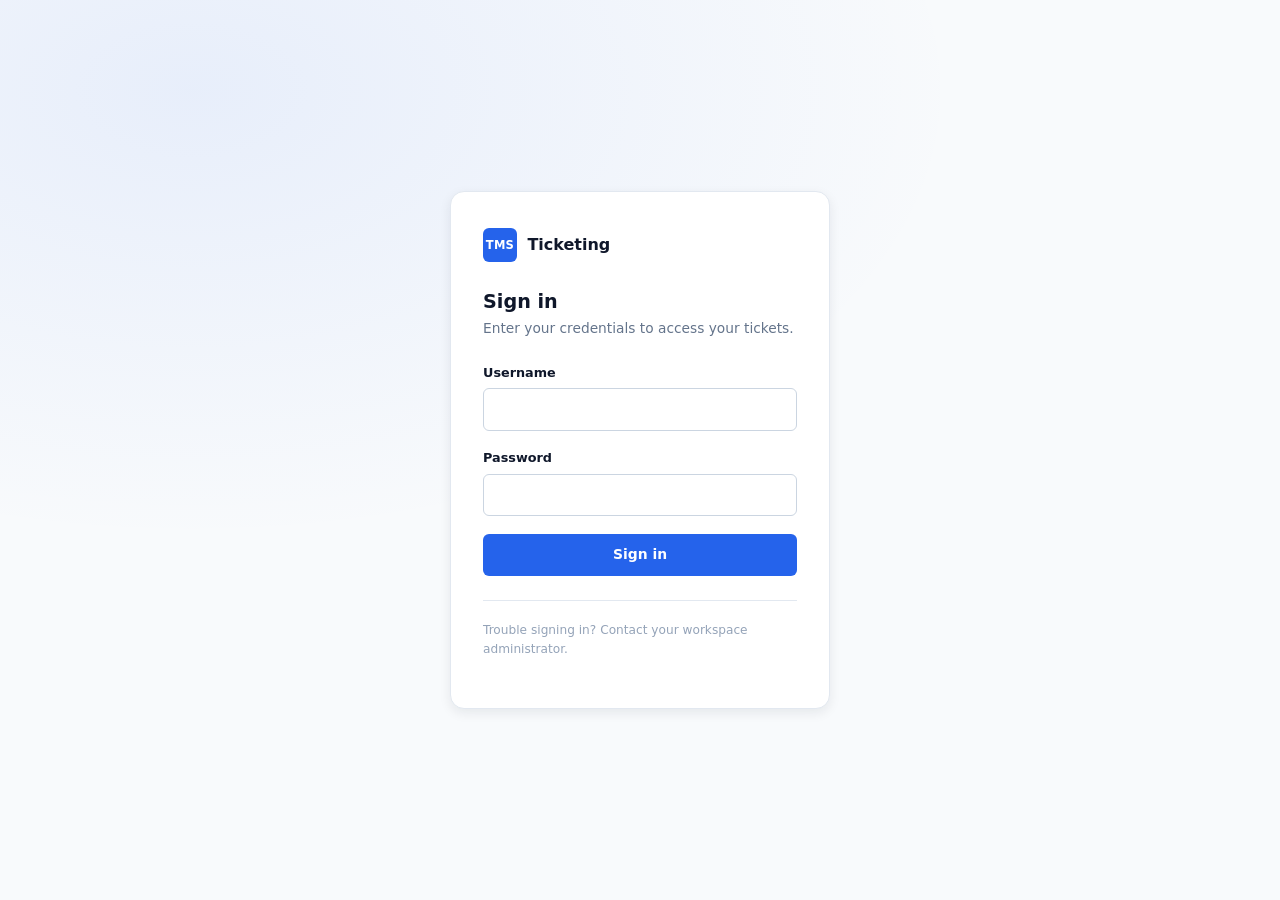
==== src/main/webapp/dashboard.html @ 443d2870 "Front-end development" ====
<!DOCTYPE html>
<html lang="en">
<head>
    <meta charset="UTF-8">
    <meta name="viewport" content="width=device-width, initial-scale=1.0">
    <title>Dashboard &middot; Ticketing Management System</title>
    <link href="https://cdn.jsdelivr.net/npm/bootstrap@5.3.3/dist/css/bootstrap.min.css" rel="stylesheet">
    <link href="CSS/custom.css" rel="stylesheet">
</head>
<body>

<div id="includeSidebar"></div>

<div class="app-main">
    <div id="includeNavbar"></div>

    <main class="main-content" id="dashboardPageBody">
        <h2 class="section-heading">Welcome back, <span id="welcomeName">&hellip;</span></h2>
        <p class="section-subheading">Here's what's happening across your tickets today.</p>

        <div class="stat-grid" id="statGrid">
            <div class="stat-card"><div class="skeleton" style="height:14px;width:60%;margin-bottom:.8rem"></div><div class="skeleton" style="height:28px;width:40%"></div></div>
            <div class="stat-card"><div class="skeleton" style="height:14px;width:60%;margin-bottom:.8rem"></div><div class="skeleton" style="height:28px;width:40%"></div></div>
            <div class="stat-card"><div class="skeleton" style="height:14px;width:60%;margin-bottom:.8rem"></div><div class="skeleton" style="height:28px;width:40%"></div></div>
        </div>

        <div class="card" id="workloadCard" style="display:none;">
            <div class="card-header">
                <h3>Agent Workload</h3>
                <span class="cell-muted" style="font-size:.78rem;">Open tickets per agent</span>
            </div>
            <div class="card-body">
                <div class="bar-chart" id="workloadChart"></div>
            </div>
        </div>
    </main>

    <div id="includeFooter"></div>
</div>

<script src="https://code.jquery.com/jquery-3.7.1.min.js"></script>
<script src="https://cdn.jsdelivr.net/npm/bootstrap@5.3.3/dist/js/bootstrap.bundle.min.js"></script>
<script src="js/app.js"></script>
<script src="js/dashboard.js"></script>
</body>
</html>
---- src/main/webapp/CSS/custom.css ----
/* ==========================================================================
   Ticketing Management System — custom.css
   Design tokens per spec §8.4. Signature motif: a status "dot" language
   (color-coded dot + label) unifies badges, stat cards, and the ticket
   timeline into one consistent visual system.
   ========================================================================== */

:root {
    /* --- Layout --- */
    --sidebar-width: 260px;
    --navbar-height: 64px;

    /* --- Brand (fixed by spec) --- */
    --primary-color: #2563eb;
    --secondary-color: #64748b;

    /* --- Extended palette, derived from brand --- */
    --primary-dark: #1d4ed8;
    --primary-light: #eff6ff;
    --color-bg: #f8fafc;
    --color-surface: #ffffff;
    --color-border: #e2e8f0;
    --color-border-strong: #cbd5e1;
    --color-text: #0f172a;
    --color-text-muted: #64748b;
    --color-text-faint: #94a3b8;

    /* --- Status / priority semantics --- */
    --status-open: #2563eb;
    --status-open-bg: #eff6ff;
    --status-progress: #d97706;
    --status-progress-bg: #fffbeb;
    --status-resolved: #16a34a;
    --status-resolved-bg: #f0fdf4;
    --status-closed: #64748b;
    --status-closed-bg: #f1f5f9;

    --priority-low: #64748b;
    --priority-low-bg: #f1f5f9;
    --priority-medium: #2563eb;
    --priority-medium-bg: #eff6ff;
    --priority-high: #d97706;
    --priority-high-bg: #fffbeb;
    --priority-critical: #dc2626;
    --priority-critical-bg: #fef2f2;

    /* --- Elevation / motion --- */
    --shadow-sm: 0 1px 2px rgba(15, 23, 42, 0.06);
    --shadow-md: 0 4px 12px rgba(15, 23, 42, 0.08);
    --shadow-lg: 0 12px 32px rgba(15, 23, 42, 0.14);
    --radius-sm: 6px;
    --radius-md: 10px;
    --radius-lg: 14px;
    --ease: cubic-bezier(0.4, 0, 0.2, 1);
}

* { box-sizing: border-box; }

html, body {
    height: 100%;
}

body {
    margin: 0;
    font-family: "Segoe UI", system-ui, -apple-system, Roboto, Helvetica, Arial, sans-serif;
    background: var(--color-bg);
    color: var(--color-text);
    font-size: 14.5px;
    line-height: 1.5;
    -webkit-font-smoothing: antialiased;
}

a { color: var(--primary-color); text-decoration: none; }
a:hover { text-decoration: underline; }

::selection { background: var(--primary-light); color: var(--primary-dark); }

/* Respect reduced motion */
@media (prefers-reduced-motion: reduce) {
    *, *::before, *::after { animation-duration: 0.001ms !important; transition-duration: 0.001ms !important; }
}

/* Visible keyboard focus everywhere */
a:focus-visible,
button:focus-visible,
input:focus-visible,
select:focus-visible,
textarea:focus-visible,
.nav-link:focus-visible {
    outline: 2px solid var(--primary-color);
    outline-offset: 2px;
    border-radius: 4px;
}

/* ==========================================================================
   App shell — sidebar / navbar / main / footer
   ========================================================================== */

.app-sidebar {
    position: fixed;
    top: 0;
    left: 0;
    width: var(--sidebar-width);
    height: 100%;
    background: var(--color-surface);
    border-right: 1px solid var(--color-border);
    display: flex;
    flex-direction: column;
    z-index: 40;
    transition: transform 0.25s var(--ease);
}

.sidebar-brand {
    display: flex;
    align-items: center;
    gap: 0.65rem;
    padding: 1.25rem 1.25rem;
    border-bottom: 1px solid var(--color-border);
}

.brand-mark {
    display: grid;
    place-items: center;
    width: 34px;
    height: 34px;
    border-radius: var(--radius-sm);
    background: var(--primary-color);
    color: #fff;
    font-weight: 700;
    font-size: 0.72rem;
    letter-spacing: 0.02em;
}

.brand-name {
    font-weight: 600;
    font-size: 1rem;
    color: var(--color-text);
}

.sidebar-nav {
    flex: 1;
    overflow-y: auto;
    padding: 1rem 0.75rem;
}

.nav-section-label {
    font-size: 0.68rem;
    font-weight: 700;
    text-transform: uppercase;
    letter-spacing: 0.08em;
    color: var(--color-text-faint);
    margin: 1.1rem 0.6rem 0.5rem;
}
.nav-section-label:first-child { margin-top: 0.2rem; }

.nav-link {
    display: flex;
    align-items: center;
    gap: 0.7rem;
    padding: 0.55rem 0.6rem;
    border-radius: var(--radius-sm);
    color: var(--color-text-muted);
    font-size: 0.87rem;
    font-weight: 500;
    margin-bottom: 2px;
    transition: background 0.15s var(--ease), color 0.15s var(--ease);
}
.nav-link:hover { background: var(--color-bg); color: var(--color-text); text-decoration: none; }
.nav-link.active { background: var(--primary-light); color: var(--primary-dark); }
.nav-link.active .nav-icon { color: var(--primary-color); }
.nav-icon { width: 18px; height: 18px; flex-shrink: 0; color: var(--color-text-faint); }
.nav-link:hover .nav-icon { color: var(--secondary-color); }

.sidebar-footer {
    border-top: 1px solid var(--color-border);
    padding: 0.85rem 1rem;
    display: flex;
    align-items: center;
    justify-content: space-between;
    gap: 0.5rem;
}

.sidebar-user { display: flex; align-items: center; gap: 0.6rem; min-width: 0; }

.user-avatar {
    width: 34px;
    height: 34px;
    border-radius: 50%;
    background: var(--primary-color);
    color: #fff;
    display: grid;
    place-items: center;
    font-weight: 600;
    font-size: 0.82rem;
    flex-shrink: 0;
}
.user-avatar--sm { width: 28px; height: 28px; font-size: 0.72rem; }

.user-meta { display: flex; flex-direction: column; min-width: 0; }
.user-name { font-size: 0.83rem; font-weight: 600; color: var(--color-text); white-space: nowrap; overflow: hidden; text-overflow: ellipsis; }
.user-role { font-size: 0.72rem; color: var(--color-text-muted); text-transform: capitalize; }

.logout-btn {
    border: none;
    background: transparent;
    color: var(--color-text-faint);
    width: 32px;
    height: 32px;
    border-radius: var(--radius-sm);
    display: grid;
    place-items: center;
    cursor: pointer;
    transition: background 0.15s var(--ease), color 0.15s var(--ease);
}
.logout-btn:hover { background: var(--priority-critical-bg); color: var(--priority-critical); }
.logout-btn svg { width: 17px; height: 17px; }

.sidebar-scrim {
    display: none;
    position: fixed;
    inset: 0;
    background: rgba(15, 23, 42, 0.4);
    z-index: 39;
}

.app-navbar {
    position: sticky;
    top: 0;
    height: var(--navbar-height);
    background: var(--color-surface);
    border-bottom: 1px solid var(--color-border);
    display: flex;
    align-items: center;
    gap: 1rem;
    padding: 0 1.5rem;
    z-index: 30;
}

.sidebar-toggle {
    display: none;
    border: none;
    background: transparent;
    width: 34px;
    height: 34px;
    border-radius: var(--radius-sm);
    cursor: pointer;
    color: var(--color-text-muted);
}
.sidebar-toggle:hover { background: var(--color-bg); }
.sidebar-toggle svg { width: 20px; height: 20px; }

.page-title {
    font-size: 1.05rem;
    font-weight: 700;
    margin: 0;
    flex: 1;
    color: var(--color-text);
}

.navbar-actions { display: flex; align-items: center; gap: 0.9rem; }

.user-chip { display: flex; align-items: center; gap: 0.55rem; }
.user-chip-name { font-size: 0.85rem; font-weight: 500; color: var(--color-text); }

.app-main {
    margin-left: var(--sidebar-width);
    min-height: 100%;
    display: flex;
    flex-direction: column;
}

.main-content {
    flex: 1;
    padding: 2rem;
}

.app-footer {
    padding: 1rem 2rem 1.5rem;
    font-size: 0.78rem;
    color: var(--color-text-faint);
    display: flex;
    gap: 0.4rem;
}
.footer-dot { opacity: 0.6; }

@media (max-width: 768px) {
    .app-sidebar { transform: translateX(-100%); box-shadow: var(--shadow-lg); }
    .app-sidebar.is-open { transform: translateX(0); }
    .sidebar-scrim.is-open { display: block; }
    .app-main { margin-left: 0; }
    .sidebar-toggle { display: grid; place-items: center; }
    .main-content { padding: 1.25rem; }
}

/* ==========================================================================
   Auth (login) page
   ========================================================================== */

.auth-shell {
    min-height: 100vh;
    display: grid;
    place-items: center;
    background:
            radial-gradient(60% 50% at 15% 10%, rgba(37, 99, 235, 0.08), transparent),
            var(--color-bg);
    padding: 1.5rem;
}

.auth-card {
    width: 100%;
    max-width: 380px;
    background: var(--color-surface);
    border: 1px solid var(--color-border);
    border-radius: var(--radius-lg);
    box-shadow: var(--shadow-md);
    padding: 2.25rem 2rem 2rem;
}

.auth-brand {
    display: flex;
    align-items: center;
    gap: 0.65rem;
    margin-bottom: 1.75rem;
}

.auth-title { font-size: 1.2rem; font-weight: 700; margin: 0 0 0.3rem; }
.auth-subtitle { font-size: 0.86rem; color: var(--color-text-muted); margin: 0 0 1.5rem; }

.form-field { margin-bottom: 1.1rem; }
.form-label {
    display: block;
    font-size: 0.8rem;
    font-weight: 600;
    color: var(--color-text);
    margin-bottom: 0.4rem;
}

.form-control {
    width: 100%;
    padding: 0.6rem 0.75rem;
    border: 1px solid var(--color-border-strong);
    border-radius: var(--radius-sm);
    font-size: 0.88rem;
    font-family: inherit;
    color: var(--color-text);
    background: var(--color-surface);
    transition: border-color 0.15s var(--ease), box-shadow 0.15s var(--ease);
}
.form-control:focus {
    outline: none;
    border-color: var(--primary-color);
    box-shadow: 0 0 0 3px var(--primary-light);
}
.form-control::placeholder { color: var(--color-text-faint); }

.btn {
    display: inline-flex;
    align-items: center;
    justify-content: center;
    gap: 0.5rem;
    border: 1px solid transparent;
    border-radius: var(--radius-sm);
    font-size: 0.87rem;
    font-weight: 600;
    padding: 0.6rem 1.1rem;
    cursor: pointer;
    transition: background 0.15s var(--ease), border-color 0.15s var(--ease), transform 0.1s var(--ease), box-shadow .15s var(--ease);
    font-family: inherit;
}
.btn:active { transform: translateY(1px); }
.btn-primary { background: var(--primary-color); color: #fff; }
.btn-primary:hover { background: var(--primary-dark); text-decoration: none; }
.btn-primary:disabled { background: var(--color-border-strong); cursor: not-allowed; transform: none; }
.btn-outline { background: transparent; border-color: var(--color-border-strong); color: var(--color-text); }
.btn-outline:hover { background: var(--color-bg); text-decoration: none; }
.btn-block { width: 100%; }
.btn-sm { padding: 0.4rem 0.75rem; font-size: 0.79rem; }

.btn-spinner {
    width: 15px;
    height: 15px;
    border: 2px solid rgba(255,255,255,0.4);
    border-top-color: #fff;
    border-radius: 50%;
    animation: spin 0.7s linear infinite;
}
@keyframes spin { to { transform: rotate(360deg); } }

.alert {
    padding: 0.7rem 0.9rem;
    border-radius: var(--radius-sm);
    font-size: 0.83rem;
    margin-bottom: 1.1rem;
    border: 1px solid transparent;
    display: flex;
    align-items: flex-start;
    gap: 0.5rem;
}
.alert-danger { background: var(--priority-critical-bg); color: #991b1b; border-color: #fecaca; }
.alert-info { background: var(--status-open-bg); color: #1e40af; border-color: #bfdbfe; }
.alert-warning { background: var(--status-progress-bg); color: #92400e; border-color: #fde68a; }

.auth-hint {
    margin-top: 1.5rem;
    padding-top: 1.25rem;
    border-top: 1px solid var(--color-border);
    font-size: 0.76rem;
    color: var(--color-text-faint);
    line-height: 1.6;
}

/* ==========================================================================
   Cards / stat cards
   ========================================================================== */

.card {
    background: var(--color-surface);
    border: 1px solid var(--color-border);
    border-radius: var(--radius-md);
    box-shadow: var(--shadow-sm);
}
.card-header {
    padding: 1rem 1.25rem;
    border-bottom: 1px solid var(--color-border);
    display: flex;
    align-items: center;
    justify-content: space-between;
    gap: 1rem;
    flex-wrap: wrap;
}
.card-header h2, .card-header h3 { margin: 0; font-size: 1rem; font-weight: 700; }
.card-body { padding: 1.25rem; }

.section-heading {
    font-size: 1.35rem;
    font-weight: 700;
    margin: 0 0 0.25rem;
    letter-spacing: -0.01em;
}
.section-subheading {
    font-size: 0.88rem;
    color: var(--color-text-muted);
    margin: 0 0 1.5rem;
}

.stat-grid {
    display: grid;
    grid-template-columns: repeat(auto-fit, minmax(190px, 1fr));
    gap: 1rem;
    margin-bottom: 1.75rem;
}

.stat-card {
    background: var(--color-surface);
    border: none;
    border-radius: var(--radius-md);
    box-shadow: var(--shadow-sm);
    padding: 1.15rem 1.25rem;
    position: relative;
    overflow: hidden;
    transition: transform 0.18s var(--ease), box-shadow 0.18s var(--ease);
}
.stat-card:hover { transform: translateY(-3px); box-shadow: var(--shadow-md); }
.stat-card::before {
    content: "";
    position: absolute;
    top: 0; left: 0; right: 0;
    height: 3px;
    background: var(--stat-accent, var(--primary-color));
}
.stat-card-label {
    font-size: 0.76rem;
    font-weight: 600;
    color: var(--color-text-muted);
    text-transform: uppercase;
    letter-spacing: 0.04em;
    display: flex;
    align-items: center;
    gap: 0.4rem;
    margin-bottom: 0.6rem;
}
.stat-card-value {
    font-size: 1.9rem;
    font-weight: 700;
    color: var(--color-text);
    line-height: 1;
}
.stat-card-foot {
    font-size: 0.78rem;
    color: var(--color-text-faint);
    margin-top: 0.5rem;
}

.status-dot {
    width: 8px;
    height: 8px;
    border-radius: 50%;
    flex-shrink: 0;
    background: currentColor;
}

/* ==========================================================================
   Badges (status / priority) — dot + label motif
   ========================================================================== */

.badge {
    display: inline-flex;
    align-items: center;
    gap: 0.4rem;
    padding: 0.28rem 0.6rem;
    border-radius: 999px;
    font-size: 0.74rem;
    font-weight: 600;
    white-space: nowrap;
    line-height: 1;
}
.badge .status-dot { width: 6px; height: 6px; }

.badge-status-open { background: var(--status-open-bg); color: var(--status-open); }
.badge-status-in_progress { background: var(--status-progress-bg); color: var(--status-progress); }
.badge-status-resolved { background: var(--status-resolved-bg); color: var(--status-resolved); }
.badge-status-closed { background: var(--status-closed-bg); color: var(--status-closed); }

.badge-priority-low { background: var(--priority-low-bg); color: var(--priority-low); }
.badge-priority-medium { background: var(--priority-medium-bg); color: var(--priority-medium); }
.badge-priority-high { background: var(--priority-high-bg); color: var(--priority-high); }
.badge-priority-critical { background: var(--priority-critical-bg); color: var(--priority-critical); }

/* ==========================================================================
   Filters / tables
   ========================================================================== */

.filter-bar {
    display: flex;
    flex-wrap: wrap;
    gap: 0.6rem;
    align-items: center;
}
.filter-bar select.form-control { width: auto; min-width: 150px; }
.filter-search { position: relative; flex: 1; min-width: 200px; }
.filter-search svg {
    position: absolute; left: 0.65rem; top: 50%; transform: translateY(-50%);
    width: 15px; height: 15px; color: var(--color-text-faint); pointer-events: none;
}
.filter-search input { padding-left: 2.1rem; }

.table-wrap { overflow-x: auto; }

.data-table { width: 100%; border-collapse: collapse; font-size: 0.85rem; }
.data-table thead th {
    text-align: left;
    padding: 0.7rem 1rem;
    font-size: 0.72rem;
    font-weight: 700;
    text-transform: uppercase;
    letter-spacing: 0.04em;
    color: var(--color-text-muted);
    border-bottom: 1px solid var(--color-border);
    white-space: nowrap;
}
.data-table tbody td {
    padding: 0.85rem 1rem;
    border-bottom: 1px solid var(--color-border);
    vertical-align: middle;
    color: var(--color-text);
}
.data-table tbody tr { transition: background 0.12s var(--ease); }
.data-table tbody tr:hover { background: var(--color-bg); }
.data-table tbody tr:last-child td { border-bottom: none; }

.ticket-id-link { font-weight: 600; color: var(--primary-color); white-space: nowrap; }
.ticket-title-cell { max-width: 260px; overflow: hidden; text-overflow: ellipsis; white-space: nowrap; }
.cell-muted { color: var(--color-text-muted); }

.empty-state {
    text-align: center;
    padding: 3.5rem 1.5rem;
    color: var(--color-text-muted);
}
.empty-state svg { width: 40px; height: 40px; color: var(--color-text-faint); margin-bottom: 0.9rem; }
.empty-state-title { font-weight: 600; color: var(--color-text); margin-bottom: 0.3rem; font-size: 0.95rem; }
.empty-state-desc { font-size: 0.83rem; max-width: 320px; margin: 0 auto; }

.pagination-bar {
    display: flex;
    align-items: center;
    justify-content: space-between;
    padding: 0.9rem 1.25rem;
    border-top: 1px solid var(--color-border);
    flex-wrap: wrap;
    gap: 0.75rem;
}
.pagination-info { font-size: 0.8rem; color: var(--color-text-muted); }
.pagination-controls { display: flex; gap: 0.35rem; align-items: center; }
.page-btn {
    width: 30px; height: 30px;
    border-radius: var(--radius-sm);
    border: 1px solid var(--color-border);
    background: var(--color-surface);
    color: var(--color-text-muted);
    font-size: 0.8rem;
    font-weight: 600;
    cursor: pointer;
    display: grid; place-items: center;
    transition: background .15s var(--ease), color .15s var(--ease), border-color .15s var(--ease);
}
.page-btn:hover:not(:disabled) { background: var(--color-bg); color: var(--color-text); }
.page-btn:disabled { opacity: 0.4; cursor: not-allowed; }
.page-btn.active { background: var(--primary-color); border-color: var(--primary-color); color: #fff; }

/* ==========================================================================
   Ticket detail — the timeline signature element
   ========================================================================== */

.detail-grid {
    display: grid;
    grid-template-columns: 1fr 320px;
    gap: 1.25rem;
    align-items: start;
}
@media (max-width: 900px) {
    .detail-grid { grid-template-columns: 1fr; }
}

.ticket-header-row {
    display: flex;
    justify-content: space-between;
    align-items: flex-start;
    gap: 1rem;
    flex-wrap: wrap;
    margin-bottom: 1.25rem;
}
.ticket-number-tag {
    font-size: 0.78rem;
    font-weight: 700;
    color: var(--color-text-faint);
    letter-spacing: 0.03em;
    margin-bottom: 0.35rem;
    display: block;
}
.ticket-title { font-size: 1.3rem; font-weight: 700; margin: 0; }

.meta-list { list-style: none; margin: 0; padding: 0; }
.meta-list li {
    display: flex;
    justify-content: space-between;
    align-items: center;
    padding: 0.65rem 0;
    border-bottom: 1px solid var(--color-border);
    font-size: 0.84rem;
}
.meta-list li:last-child { border-bottom: none; }
.meta-label { color: var(--color-text-muted); }
.meta-value { font-weight: 600; color: var(--color-text); text-align: right; }

.description-block {
    font-size: 0.88rem;
    color: var(--color-text);
    line-height: 1.7;
    white-space: pre-wrap;
}

/* Timeline: left border line, dot markers via pseudo-elements */
.ticket-timeline {
    list-style: none;
    margin: 0;
    padding: 0 0 0 1.35rem;
    position: relative;
}
.ticket-timeline::before {
    content: "";
    position: absolute;
    left: 5px;
    top: 6px;
    bottom: 6px;
    width: 2px;
    background: var(--color-border);
}
.timeline-item {
    position: relative;
    padding-bottom: 1.35rem;
}
.timeline-item:last-child { padding-bottom: 0; }
.timeline-item::before {
    content: "";
    position: absolute;
    left: -1.35rem;
    top: 3px;
    width: 10px;
    height: 10px;
    border-radius: 50%;
    background: var(--color-surface);
    border: 2px solid var(--primary-color);
}
.timeline-item.is-comment::before { border-color: var(--secondary-color); }
.timeline-time { font-size: 0.73rem; color: var(--color-text-faint); margin-bottom: 0.15rem; }
.timeline-text { font-size: 0.85rem; color: var(--color-text); }
.timeline-text strong { font-weight: 600; }

.comment-box {
    border: 1px solid var(--color-border);
    border-radius: var(--radius-sm);
    padding: 0.85rem;
    font-size: 0.85rem;
    background: var(--color-bg);
}
.comment-box + .comment-box { margin-top: 0.75rem; }
.comment-meta { display: flex; justify-content: space-between; font-size: 0.75rem; color: var(--color-text-faint); margin-bottom: 0.4rem; }
.comment-meta strong { color: var(--color-text-muted); font-weight: 600; }

/* ==========================================================================
   Simple bar chart (agent workload) — no chart library, per stack constraints
   ========================================================================== */

.bar-chart { display: flex; flex-direction: column; gap: 0.7rem; }
.bar-row { display: grid; grid-template-columns: 100px 1fr 34px; align-items: center; gap: 0.7rem; }
.bar-row-label { font-size: 0.8rem; color: var(--color-text-muted); overflow: hidden; text-overflow: ellipsis; white-space: nowrap; }
.bar-track { display: block; height: 8px; border-radius: 999px; background: var(--color-bg); overflow: hidden; }
.bar-fill { display: block; height: 100%; border-radius: 999px; background: var(--primary-color); transition: width 0.5s var(--ease); }
.bar-row-value { font-size: 0.78rem; font-weight: 700; text-align: right; color: var(--color-text); }

/* ==========================================================================
   Modal (New Ticket)
   ========================================================================== */

.modal-scrim {
    position: fixed;
    inset: 0;
    background: rgba(15, 23, 42, 0.45);
    z-index: 90;
    opacity: 0;
    pointer-events: none;
    transition: opacity 0.18s var(--ease);
}
.app-modal {
    position: fixed;
    top: 0; right: 0; bottom: 0;
    width: 100%;
    max-width: 460px;
    background: var(--color-surface);
    z-index: 91;
    box-shadow: var(--shadow-lg);
    transform: translateX(100%);
    transition: transform 0.22s var(--ease);
    display: flex;
    flex-direction: column;
}
.app-modal.is-open,
.app-modal.is-open ~ .modal-scrim,
.modal-scrim.is-open {
    transform: translateX(0);
    opacity: 1;
    pointer-events: auto;
}
.app-modal.is-open { transform: translateX(0); }

.modal-header {
    display: flex;
    align-items: center;
    justify-content: space-between;
    padding: 1.25rem 1.5rem;
    border-bottom: 1px solid var(--color-border);
}
.modal-header h3 { margin: 0; font-size: 1.05rem; font-weight: 700; }
.modal-close-btn {
    border: none; background: transparent; cursor: pointer;
    width: 30px; height: 30px; border-radius: var(--radius-sm);
    color: var(--color-text-muted); display: grid; place-items: center;
}
.modal-close-btn:hover { background: var(--color-bg); }
.modal-body { padding: 1.5rem; overflow-y: auto; flex: 1; }
.modal-footer {
    padding: 1rem 1.5rem;
    border-top: 1px solid var(--color-border);
    display: flex;
    justify-content: flex-end;
    gap: 0.6rem;
}
textarea.form-control { resize: vertical; min-height: 110px; font-family: inherit; }

@media (max-width: 480px) {
    .app-modal { max-width: 100%; }
}

/* ==========================================================================
   Utility
   ========================================================================== */

.u-flex { display: flex; }
.u-items-center { align-items: center; }
.u-gap-sm { gap: 0.5rem; }
.u-mt-lg { margin-top: 1.5rem; }
.visually-hidden {
    position: absolute; width: 1px; height: 1px; padding: 0; margin: -1px;
    overflow: hidden; clip: rect(0,0,0,0); white-space: nowrap; border: 0;
}

.skeleton {
    background: linear-gradient(90deg, var(--color-border) 25%, #eef1f5 37%, var(--color-border) 63%);
    background-size: 400% 100%;
    animation: skeleton-loading 1.4s ease infinite;
    border-radius: var(--radius-sm);
}
@keyframes skeleton-loading { 0% { background-position: 100% 50%; } 100% { background-position: 0 50%; } }
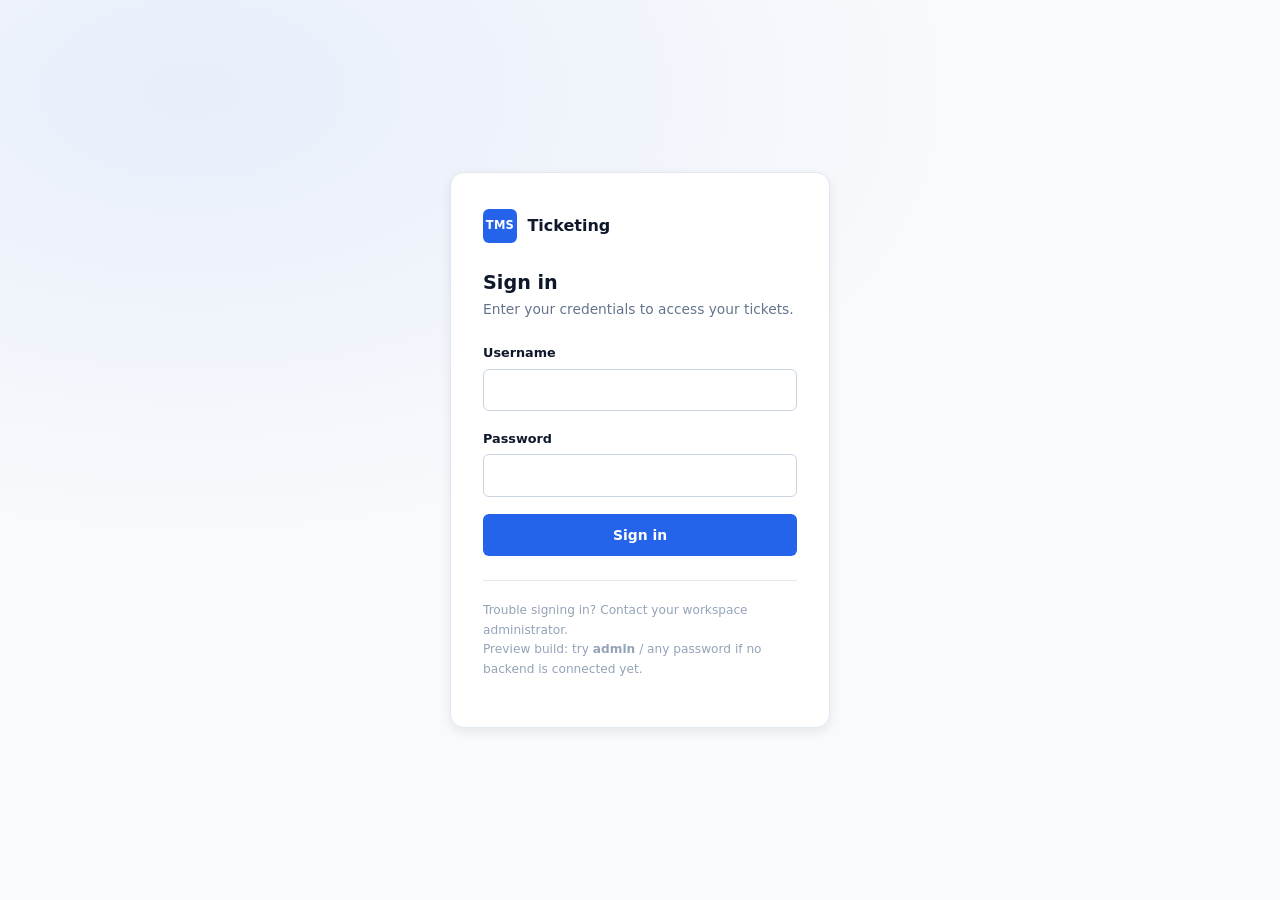
==== commit c2aa2bc4: "Front-end development" ====
--- a/src/main/webapp/dashboard.html
+++ b/src/main/webapp/dashboard.html
@@ -5,7 +5,7 @@
     <meta name="viewport" content="width=device-width, initial-scale=1.0">
     <title>Dashboard &middot; Ticketing Management System</title>
     <link href="https://cdn.jsdelivr.net/npm/bootstrap@5.3.3/dist/css/bootstrap.min.css" rel="stylesheet">
-    <link href="CSS/custom.css" rel="stylesheet">
+    <link href="css/custom.css" rel="stylesheet">
 </head>
 <body>
 
--- a/src/main/webapp/css/custom.css
+++ b/src/main/webapp/css/custom.css
@@ -0,0 +1,804 @@
+/* ==========================================================================
+   Ticketing Management System — custom.css
+   Design tokens per spec §8.4. Signature motif: a status "dot" language
+   (color-coded dot + label) unifies badges, stat cards, and the ticket
+   timeline into one consistent visual system.
+   ========================================================================== */
+
+:root {
+    /* --- Layout --- */
+    --sidebar-width: 260px;
+    --navbar-height: 64px;
+
+    /* --- Brand (fixed by spec) --- */
+    --primary-color: #2563eb;
+    --secondary-color: #64748b;
+
+    /* --- Extended palette, derived from brand --- */
+    --primary-dark: #1d4ed8;
+    --primary-light: #eff6ff;
+    --color-bg: #f8fafc;
+    --color-surface: #ffffff;
+    --color-border: #e2e8f0;
+    --color-border-strong: #cbd5e1;
+    --color-text: #0f172a;
+    --color-text-muted: #64748b;
+    --color-text-faint: #94a3b8;
+
+    /* --- Status / priority semantics --- */
+    --status-open: #2563eb;
+    --status-open-bg: #eff6ff;
+    --status-progress: #d97706;
+    --status-progress-bg: #fffbeb;
+    --status-resolved: #16a34a;
+    --status-resolved-bg: #f0fdf4;
+    --status-closed: #64748b;
+    --status-closed-bg: #f1f5f9;
+
+    --priority-low: #64748b;
+    --priority-low-bg: #f1f5f9;
+    --priority-medium: #2563eb;
+    --priority-medium-bg: #eff6ff;
+    --priority-high: #d97706;
+    --priority-high-bg: #fffbeb;
+    --priority-critical: #dc2626;
+    --priority-critical-bg: #fef2f2;
+
+    /* --- Elevation / motion --- */
+    --shadow-sm: 0 1px 2px rgba(15, 23, 42, 0.06);
+    --shadow-md: 0 4px 12px rgba(15, 23, 42, 0.08);
+    --shadow-lg: 0 12px 32px rgba(15, 23, 42, 0.14);
+    --radius-sm: 6px;
+    --radius-md: 10px;
+    --radius-lg: 14px;
+    --ease: cubic-bezier(0.4, 0, 0.2, 1);
+}
+
+* { box-sizing: border-box; }
+
+html, body {
+    height: 100%;
+}
+
+body {
+    margin: 0;
+    font-family: "Segoe UI", system-ui, -apple-system, Roboto, Helvetica, Arial, sans-serif;
+    background: var(--color-bg);
+    color: var(--color-text);
+    font-size: 14.5px;
+    line-height: 1.5;
+    -webkit-font-smoothing: antialiased;
+}
+
+a { color: var(--primary-color); text-decoration: none; }
+a:hover { text-decoration: underline; }
+
+::selection { background: var(--primary-light); color: var(--primary-dark); }
+
+/* Respect reduced motion */
+@media (prefers-reduced-motion: reduce) {
+    *, *::before, *::after { animation-duration: 0.001ms !important; transition-duration: 0.001ms !important; }
+}
+
+/* Visible keyboard focus everywhere */
+a:focus-visible,
+button:focus-visible,
+input:focus-visible,
+select:focus-visible,
+textarea:focus-visible,
+.nav-link:focus-visible {
+    outline: 2px solid var(--primary-color);
+    outline-offset: 2px;
+    border-radius: 4px;
+}
+
+/* ==========================================================================
+   App shell — sidebar / navbar / main / footer
+   ========================================================================== */
+
+.app-sidebar {
+    position: fixed;
+    top: 0;
+    left: 0;
+    width: var(--sidebar-width);
+    height: 100%;
+    background: var(--color-surface);
+    border-right: 1px solid var(--color-border);
+    display: flex;
+    flex-direction: column;
+    z-index: 40;
+    transition: transform 0.25s var(--ease);
+}
+
+.sidebar-brand {
+    display: flex;
+    align-items: center;
+    gap: 0.65rem;
+    padding: 1.25rem 1.25rem;
+    border-bottom: 1px solid var(--color-border);
+}
+
+.brand-mark {
+    display: grid;
+    place-items: center;
+    width: 34px;
+    height: 34px;
+    border-radius: var(--radius-sm);
+    background: var(--primary-color);
+    color: #fff;
+    font-weight: 700;
+    font-size: 0.72rem;
+    letter-spacing: 0.02em;
+}
+
+.brand-name {
+    font-weight: 600;
+    font-size: 1rem;
+    color: var(--color-text);
+}
+
+.sidebar-nav {
+    flex: 1;
+    overflow-y: auto;
+    padding: 1rem 0.75rem;
+}
+
+.nav-section-label {
+    font-size: 0.68rem;
+    font-weight: 700;
+    text-transform: uppercase;
+    letter-spacing: 0.08em;
+    color: var(--color-text-faint);
+    margin: 1.1rem 0.6rem 0.5rem;
+}
+.nav-section-label:first-child { margin-top: 0.2rem; }
+
+.nav-link {
+    display: flex;
+    align-items: center;
+    gap: 0.7rem;
+    padding: 0.55rem 0.6rem;
+    border-radius: var(--radius-sm);
+    color: var(--color-text-muted);
+    font-size: 0.87rem;
+    font-weight: 500;
+    margin-bottom: 2px;
+    transition: background 0.15s var(--ease), color 0.15s var(--ease);
+}
+.nav-link:hover { background: var(--color-bg); color: var(--color-text); text-decoration: none; }
+.nav-link.active { background: var(--primary-light); color: var(--primary-dark); }
+.nav-link.active .nav-icon { color: var(--primary-color); }
+.nav-icon { width: 18px; height: 18px; flex-shrink: 0; color: var(--color-text-faint); }
+.nav-link:hover .nav-icon { color: var(--secondary-color); }
+
+.sidebar-footer {
+    border-top: 1px solid var(--color-border);
+    padding: 0.85rem 1rem;
+    display: flex;
+    align-items: center;
+    justify-content: space-between;
+    gap: 0.5rem;
+}
+
+.sidebar-user { display: flex; align-items: center; gap: 0.6rem; min-width: 0; }
+
+.user-avatar {
+    width: 34px;
+    height: 34px;
+    border-radius: 50%;
+    background: var(--primary-color);
+    color: #fff;
+    display: grid;
+    place-items: center;
+    font-weight: 600;
+    font-size: 0.82rem;
+    flex-shrink: 0;
+}
+.user-avatar--sm { width: 28px; height: 28px; font-size: 0.72rem; }
+
+.user-meta { display: flex; flex-direction: column; min-width: 0; }
+.user-name { font-size: 0.83rem; font-weight: 600; color: var(--color-text); white-space: nowrap; overflow: hidden; text-overflow: ellipsis; }
+.user-role { font-size: 0.72rem; color: var(--color-text-muted); text-transform: capitalize; }
+
+.logout-btn {
+    border: none;
+    background: transparent;
+    color: var(--color-text-faint);
+    width: 32px;
+    height: 32px;
+    border-radius: var(--radius-sm);
+    display: grid;
+    place-items: center;
+    cursor: pointer;
+    transition: background 0.15s var(--ease), color 0.15s var(--ease);
+}
+.logout-btn:hover { background: var(--priority-critical-bg); color: var(--priority-critical); }
+.logout-btn svg { width: 17px; height: 17px; }
+
+.sidebar-scrim {
+    display: none;
+    position: fixed;
+    inset: 0;
+    background: rgba(15, 23, 42, 0.4);
+    z-index: 39;
+}
+
+.app-navbar {
+    position: sticky;
+    top: 0;
+    height: var(--navbar-height);
+    background: var(--color-surface);
+    border-bottom: 1px solid var(--color-border);
+    display: flex;
+    align-items: center;
+    gap: 1rem;
+    padding: 0 1.5rem;
+    z-index: 30;
+}
+
+.sidebar-toggle {
+    display: none;
+    border: none;
+    background: transparent;
+    width: 34px;
+    height: 34px;
+    border-radius: var(--radius-sm);
+    cursor: pointer;
+    color: var(--color-text-muted);
+}
+.sidebar-toggle:hover { background: var(--color-bg); }
+.sidebar-toggle svg { width: 20px; height: 20px; }
+
+.page-title {
+    font-size: 1.05rem;
+    font-weight: 700;
+    margin: 0;
+    flex: 1;
+    color: var(--color-text);
+}
+
+.navbar-actions { display: flex; align-items: center; gap: 0.9rem; }
+
+.user-chip { display: flex; align-items: center; gap: 0.55rem; }
+.user-chip-name { font-size: 0.85rem; font-weight: 500; color: var(--color-text); }
+
+.app-main {
+    margin-left: var(--sidebar-width);
+    min-height: 100%;
+    display: flex;
+    flex-direction: column;
+}
+
+.main-content {
+    flex: 1;
+    padding: 2rem;
+}
+
+.app-footer {
+    padding: 1rem 2rem 1.5rem;
+    font-size: 0.78rem;
+    color: var(--color-text-faint);
+    display: flex;
+    gap: 0.4rem;
+}
+.footer-dot { opacity: 0.6; }
+
+@media (max-width: 768px) {
+    .app-sidebar { transform: translateX(-100%); box-shadow: var(--shadow-lg); }
+    .app-sidebar.is-open { transform: translateX(0); }
+    .sidebar-scrim.is-open { display: block; }
+    .app-main { margin-left: 0; }
+    .sidebar-toggle { display: grid; place-items: center; }
+    .main-content { padding: 1.25rem; }
+}
+
+/* ==========================================================================
+   Auth (login) page
+   ========================================================================== */
+
+.auth-shell {
+    min-height: 100vh;
+    display: grid;
+    place-items: center;
+    background:
+            radial-gradient(60% 50% at 15% 10%, rgba(37, 99, 235, 0.08), transparent),
+            var(--color-bg);
+    padding: 1.5rem;
+}
+
+.auth-card {
+    width: 100%;
+    max-width: 380px;
+    background: var(--color-surface);
+    border: 1px solid var(--color-border);
+    border-radius: var(--radius-lg);
+    box-shadow: var(--shadow-md);
+    padding: 2.25rem 2rem 2rem;
+}
+
+.auth-brand {
+    display: flex;
+    align-items: center;
+    gap: 0.65rem;
+    margin-bottom: 1.75rem;
+}
+
+.auth-title { font-size: 1.2rem; font-weight: 700; margin: 0 0 0.3rem; }
+.auth-subtitle { font-size: 0.86rem; color: var(--color-text-muted); margin: 0 0 1.5rem; }
+
+.form-field { margin-bottom: 1.1rem; }
+.form-label {
+    display: block;
+    font-size: 0.8rem;
+    font-weight: 600;
+    color: var(--color-text);
+    margin-bottom: 0.4rem;
+}
+
+.form-control {
+    width: 100%;
+    padding: 0.6rem 0.75rem;
+    border: 1px solid var(--color-border-strong);
+    border-radius: var(--radius-sm);
+    font-size: 0.88rem;
+    font-family: inherit;
+    color: var(--color-text);
+    background: var(--color-surface);
+    transition: border-color 0.15s var(--ease), box-shadow 0.15s var(--ease);
+}
+.form-control:focus {
+    outline: none;
+    border-color: var(--primary-color);
+    box-shadow: 0 0 0 3px var(--primary-light);
+}
+.form-control::placeholder { color: var(--color-text-faint); }
+
+.btn {
+    display: inline-flex;
+    align-items: center;
+    justify-content: center;
+    gap: 0.5rem;
+    border: 1px solid transparent;
+    border-radius: var(--radius-sm);
+    font-size: 0.87rem;
+    font-weight: 600;
+    padding: 0.6rem 1.1rem;
+    cursor: pointer;
+    transition: background 0.15s var(--ease), border-color 0.15s var(--ease), transform 0.1s var(--ease), box-shadow .15s var(--ease);
+    font-family: inherit;
+}
+.btn:active { transform: translateY(1px); }
+.btn-primary { background: var(--primary-color); color: #fff; }
+.btn-primary:hover { background: var(--primary-dark); text-decoration: none; }
+.btn-primary:disabled { background: var(--color-border-strong); cursor: not-allowed; transform: none; }
+.btn-outline { background: transparent; border-color: var(--color-border-strong); color: var(--color-text); }
+.btn-outline:hover { background: var(--color-bg); text-decoration: none; }
+.btn-block { width: 100%; }
+.btn-sm { padding: 0.4rem 0.75rem; font-size: 0.79rem; }
+
+.btn-spinner {
+    width: 15px;
+    height: 15px;
+    border: 2px solid rgba(255,255,255,0.4);
+    border-top-color: #fff;
+    border-radius: 50%;
+    animation: spin 0.7s linear infinite;
+}
+@keyframes spin { to { transform: rotate(360deg); } }
+
+.alert {
+    padding: 0.7rem 0.9rem;
+    border-radius: var(--radius-sm);
+    font-size: 0.83rem;
+    margin-bottom: 1.1rem;
+    border: 1px solid transparent;
+    display: flex;
+    align-items: flex-start;
+    gap: 0.5rem;
+}
+.alert-danger { background: var(--priority-critical-bg); color: #991b1b; border-color: #fecaca; }
+.alert-info { background: var(--status-open-bg); color: #1e40af; border-color: #bfdbfe; }
+.alert-warning { background: var(--status-progress-bg); color: #92400e; border-color: #fde68a; }
+
+.auth-hint {
+    margin-top: 1.5rem;
+    padding-top: 1.25rem;
+    border-top: 1px solid var(--color-border);
+    font-size: 0.76rem;
+    color: var(--color-text-faint);
+    line-height: 1.6;
+}
+
+/* ==========================================================================
+   Cards / stat cards
+   ========================================================================== */
+
+.card {
+    background: var(--color-surface);
+    border: 1px solid var(--color-border);
+    border-radius: var(--radius-md);
+    box-shadow: var(--shadow-sm);
+}
+.card-header {
+    padding: 1rem 1.25rem;
+    border-bottom: 1px solid var(--color-border);
+    display: flex;
+    align-items: center;
+    justify-content: space-between;
+    gap: 1rem;
+    flex-wrap: wrap;
+}
+.card-header h2, .card-header h3 { margin: 0; font-size: 1rem; font-weight: 700; }
+.card-body { padding: 1.25rem; }
+
+.section-heading {
+    font-size: 1.35rem;
+    font-weight: 700;
+    margin: 0 0 0.25rem;
+    letter-spacing: -0.01em;
+}
+.section-subheading {
+    font-size: 0.88rem;
+    color: var(--color-text-muted);
+    margin: 0 0 1.5rem;
+}
+
+.stat-grid {
+    display: grid;
+    grid-template-columns: repeat(auto-fit, minmax(190px, 1fr));
+    gap: 1rem;
+    margin-bottom: 1.75rem;
+}
+
+.stat-card {
+    background: var(--color-surface);
+    border: none;
+    border-radius: var(--radius-md);
+    box-shadow: var(--shadow-sm);
+    padding: 1.15rem 1.25rem;
+    position: relative;
+    overflow: hidden;
+    transition: transform 0.18s var(--ease), box-shadow 0.18s var(--ease);
+}
+.stat-card:hover { transform: translateY(-3px); box-shadow: var(--shadow-md); }
+.stat-card::before {
+    content: "";
+    position: absolute;
+    top: 0; left: 0; right: 0;
+    height: 3px;
+    background: var(--stat-accent, var(--primary-color));
+}
+.stat-card-label {
+    font-size: 0.76rem;
+    font-weight: 600;
+    color: var(--color-text-muted);
+    text-transform: uppercase;
+    letter-spacing: 0.04em;
+    display: flex;
+    align-items: center;
+    gap: 0.4rem;
+    margin-bottom: 0.6rem;
+}
+.stat-card-value {
+    font-size: 1.9rem;
+    font-weight: 700;
+    color: var(--color-text);
+    line-height: 1;
+}
+.stat-card-foot {
+    font-size: 0.78rem;
+    color: var(--color-text-faint);
+    margin-top: 0.5rem;
+}
+
+.status-dot {
+    width: 8px;
+    height: 8px;
+    border-radius: 50%;
+    flex-shrink: 0;
+    background: currentColor;
+}
+
+/* ==========================================================================
+   Badges (status / priority) — dot + label motif
+   ========================================================================== */
+
+.badge {
+    display: inline-flex;
+    align-items: center;
+    gap: 0.4rem;
+    padding: 0.28rem 0.6rem;
+    border-radius: 999px;
+    font-size: 0.74rem;
+    font-weight: 600;
+    white-space: nowrap;
+    line-height: 1;
+}
+.badge .status-dot { width: 6px; height: 6px; }
+
+.badge-status-open { background: var(--status-open-bg); color: var(--status-open); }
+.badge-status-in_progress { background: var(--status-progress-bg); color: var(--status-progress); }
+.badge-status-resolved { background: var(--status-resolved-bg); color: var(--status-resolved); }
+.badge-status-closed { background: var(--status-closed-bg); color: var(--status-closed); }
+
+.badge-priority-low { background: var(--priority-low-bg); color: var(--priority-low); }
+.badge-priority-medium { background: var(--priority-medium-bg); color: var(--priority-medium); }
+.badge-priority-high { background: var(--priority-high-bg); color: var(--priority-high); }
+.badge-priority-critical { background: var(--priority-critical-bg); color: var(--priority-critical); }
+
+/* ==========================================================================
+   Filters / tables
+   ========================================================================== */
+
+.filter-bar {
+    display: flex;
+    flex-wrap: wrap;
+    gap: 0.6rem;
+    align-items: center;
+}
+.filter-bar select.form-control { width: auto; min-width: 150px; }
+.filter-search { position: relative; flex: 1; min-width: 200px; }
+.filter-search svg {
+    position: absolute; left: 0.65rem; top: 50%; transform: translateY(-50%);
+    width: 15px; height: 15px; color: var(--color-text-faint); pointer-events: none;
+}
+.filter-search input { padding-left: 2.1rem; }
+
+.table-wrap { overflow-x: auto; }
+
+.data-table { width: 100%; border-collapse: collapse; font-size: 0.85rem; }
+.data-table thead th {
+    text-align: left;
+    padding: 0.7rem 1rem;
+    font-size: 0.72rem;
+    font-weight: 700;
+    text-transform: uppercase;
+    letter-spacing: 0.04em;
+    color: var(--color-text-muted);
+    border-bottom: 1px solid var(--color-border);
+    white-space: nowrap;
+}
+.data-table tbody td {
+    padding: 0.85rem 1rem;
+    border-bottom: 1px solid var(--color-border);
+    vertical-align: middle;
+    color: var(--color-text);
+}
+.data-table tbody tr { transition: background 0.12s var(--ease); }
+.data-table tbody tr:hover { background: var(--color-bg); }
+.data-table tbody tr:last-child td { border-bottom: none; }
+
+.ticket-id-link { font-weight: 600; color: var(--primary-color); white-space: nowrap; }
+.ticket-title-cell { max-width: 260px; overflow: hidden; text-overflow: ellipsis; white-space: nowrap; }
+.cell-muted { color: var(--color-text-muted); }
+
+.empty-state {
+    text-align: center;
+    padding: 3.5rem 1.5rem;
+    color: var(--color-text-muted);
+}
+.empty-state svg { width: 40px; height: 40px; color: var(--color-text-faint); margin-bottom: 0.9rem; }
+.empty-state-title { font-weight: 600; color: var(--color-text); margin-bottom: 0.3rem; font-size: 0.95rem; }
+.empty-state-desc { font-size: 0.83rem; max-width: 320px; margin: 0 auto; }
+
+.pagination-bar {
+    display: flex;
+    align-items: center;
+    justify-content: space-between;
+    padding: 0.9rem 1.25rem;
+    border-top: 1px solid var(--color-border);
+    flex-wrap: wrap;
+    gap: 0.75rem;
+}
+.pagination-info { font-size: 0.8rem; color: var(--color-text-muted); }
+.pagination-controls { display: flex; gap: 0.35rem; align-items: center; }
+.page-btn {
+    width: 30px; height: 30px;
+    border-radius: var(--radius-sm);
+    border: 1px solid var(--color-border);
+    background: var(--color-surface);
+    color: var(--color-text-muted);
+    font-size: 0.8rem;
+    font-weight: 600;
+    cursor: pointer;
+    display: grid; place-items: center;
+    transition: background .15s var(--ease), color .15s var(--ease), border-color .15s var(--ease);
+}
+.page-btn:hover:not(:disabled) { background: var(--color-bg); color: var(--color-text); }
+.page-btn:disabled { opacity: 0.4; cursor: not-allowed; }
+.page-btn.active { background: var(--primary-color); border-color: var(--primary-color); color: #fff; }
+
+/* ==========================================================================
+   Ticket detail — the timeline signature element
+   ========================================================================== */
+
+.detail-grid {
+    display: grid;
+    grid-template-columns: 1fr 320px;
+    gap: 1.25rem;
+    align-items: start;
+}
+@media (max-width: 900px) {
+    .detail-grid { grid-template-columns: 1fr; }
+}
+
+.ticket-header-row {
+    display: flex;
+    justify-content: space-between;
+    align-items: flex-start;
+    gap: 1rem;
+    flex-wrap: wrap;
+    margin-bottom: 1.25rem;
+}
+.ticket-number-tag {
+    font-size: 0.78rem;
+    font-weight: 700;
+    color: var(--color-text-faint);
+    letter-spacing: 0.03em;
+    margin-bottom: 0.35rem;
+    display: block;
+}
+.ticket-title { font-size: 1.3rem; font-weight: 700; margin: 0; }
+
+.meta-list { list-style: none; margin: 0; padding: 0; }
+.meta-list li {
+    display: flex;
+    justify-content: space-between;
+    align-items: center;
+    padding: 0.65rem 0;
+    border-bottom: 1px solid var(--color-border);
+    font-size: 0.84rem;
+}
+.meta-list li:last-child { border-bottom: none; }
+.meta-label { color: var(--color-text-muted); }
+.meta-value { font-weight: 600; color: var(--color-text); text-align: right; }
+
+.description-block {
+    font-size: 0.88rem;
+    color: var(--color-text);
+    line-height: 1.7;
+    white-space: pre-wrap;
+}
+
+/* Timeline: left border line, dot markers via pseudo-elements */
+.ticket-timeline {
+    list-style: none;
+    margin: 0;
+    padding: 0 0 0 1.35rem;
+    position: relative;
+}
+.ticket-timeline::before {
+    content: "";
+    position: absolute;
+    left: 5px;
+    top: 6px;
+    bottom: 6px;
+    width: 2px;
+    background: var(--color-border);
+}
+.timeline-item {
+    position: relative;
+    padding-bottom: 1.35rem;
+}
+.timeline-item:last-child { padding-bottom: 0; }
+.timeline-item::before {
+    content: "";
+    position: absolute;
+    left: -1.35rem;
+    top: 3px;
+    width: 10px;
+    height: 10px;
+    border-radius: 50%;
+    background: var(--color-surface);
+    border: 2px solid var(--primary-color);
+}
+.timeline-item.is-comment::before { border-color: var(--secondary-color); }
+.timeline-time { font-size: 0.73rem; color: var(--color-text-faint); margin-bottom: 0.15rem; }
+.timeline-text { font-size: 0.85rem; color: var(--color-text); }
+.timeline-text strong { font-weight: 600; }
+
+.comment-box {
+    border: 1px solid var(--color-border);
+    border-radius: var(--radius-sm);
+    padding: 0.85rem;
+    font-size: 0.85rem;
+    background: var(--color-bg);
+}
+.comment-box + .comment-box { margin-top: 0.75rem; }
+.comment-meta { display: flex; justify-content: space-between; font-size: 0.75rem; color: var(--color-text-faint); margin-bottom: 0.4rem; }
+.comment-meta strong { color: var(--color-text-muted); font-weight: 600; }
+
+/* ==========================================================================
+   Simple bar chart (agent workload) — no chart library, per stack constraints
+   ========================================================================== */
+
+.bar-chart { display: flex; flex-direction: column; gap: 0.7rem; }
+.bar-row { display: grid; grid-template-columns: 100px 1fr 34px; align-items: center; gap: 0.7rem; }
+.bar-row-label { font-size: 0.8rem; color: var(--color-text-muted); overflow: hidden; text-overflow: ellipsis; white-space: nowrap; }
+.bar-track { display: block; height: 8px; border-radius: 999px; background: var(--color-bg); overflow: hidden; }
+.bar-fill { display: block; height: 100%; border-radius: 999px; background: var(--primary-color); transition: width 0.5s var(--ease); }
+.bar-row-value { font-size: 0.78rem; font-weight: 700; text-align: right; color: var(--color-text); }
+
+/* ==========================================================================
+   Modal (New Ticket)
+   ========================================================================== */
+
+.modal-scrim {
+    position: fixed;
+    inset: 0;
+    background: rgba(15, 23, 42, 0.45);
+    z-index: 90;
+    opacity: 0;
+    pointer-events: none;
+    transition: opacity 0.18s var(--ease);
+}
+.app-modal {
+    position: fixed;
+    top: 0; right: 0; bottom: 0;
+    width: 100%;
+    max-width: 460px;
+    background: var(--color-surface);
+    z-index: 91;
+    box-shadow: var(--shadow-lg);
+    transform: translateX(100%);
+    transition: transform 0.22s var(--ease);
+    display: flex;
+    flex-direction: column;
+}
+.app-modal.is-open,
+.app-modal.is-open ~ .modal-scrim,
+.modal-scrim.is-open {
+    transform: translateX(0);
+    opacity: 1;
+    pointer-events: auto;
+}
+.app-modal.is-open { transform: translateX(0); }
+
+.modal-header {
+    display: flex;
+    align-items: center;
+    justify-content: space-between;
+    padding: 1.25rem 1.5rem;
+    border-bottom: 1px solid var(--color-border);
+}
+.modal-header h3 { margin: 0; font-size: 1.05rem; font-weight: 700; }
+.modal-close-btn {
+    border: none; background: transparent; cursor: pointer;
+    width: 30px; height: 30px; border-radius: var(--radius-sm);
+    color: var(--color-text-muted); display: grid; place-items: center;
+}
+.modal-close-btn:hover { background: var(--color-bg); }
+.modal-body { padding: 1.5rem; overflow-y: auto; flex: 1; }
+.modal-footer {
+    padding: 1rem 1.5rem;
+    border-top: 1px solid var(--color-border);
+    display: flex;
+    justify-content: flex-end;
+    gap: 0.6rem;
+}
+textarea.form-control { resize: vertical; min-height: 110px; font-family: inherit; }
+
+@media (max-width: 480px) {
+    .app-modal { max-width: 100%; }
+}
+
+/* ==========================================================================
+   Utility
+   ========================================================================== */
+
+.u-flex { display: flex; }
+.u-items-center { align-items: center; }
+.u-gap-sm { gap: 0.5rem; }
+.u-mt-lg { margin-top: 1.5rem; }
+.visually-hidden {
+    position: absolute; width: 1px; height: 1px; padding: 0; margin: -1px;
+    overflow: hidden; clip: rect(0,0,0,0); white-space: nowrap; border: 0;
+}
+
+.skeleton {
+    background: linear-gradient(90deg, var(--color-border) 25%, #eef1f5 37%, var(--color-border) 63%);
+    background-size: 400% 100%;
+    animation: skeleton-loading 1.4s ease infinite;
+    border-radius: var(--radius-sm);
+}
+@keyframes skeleton-loading { 0% { background-position: 100% 50%; } 100% { background-position: 0 50%; } }
